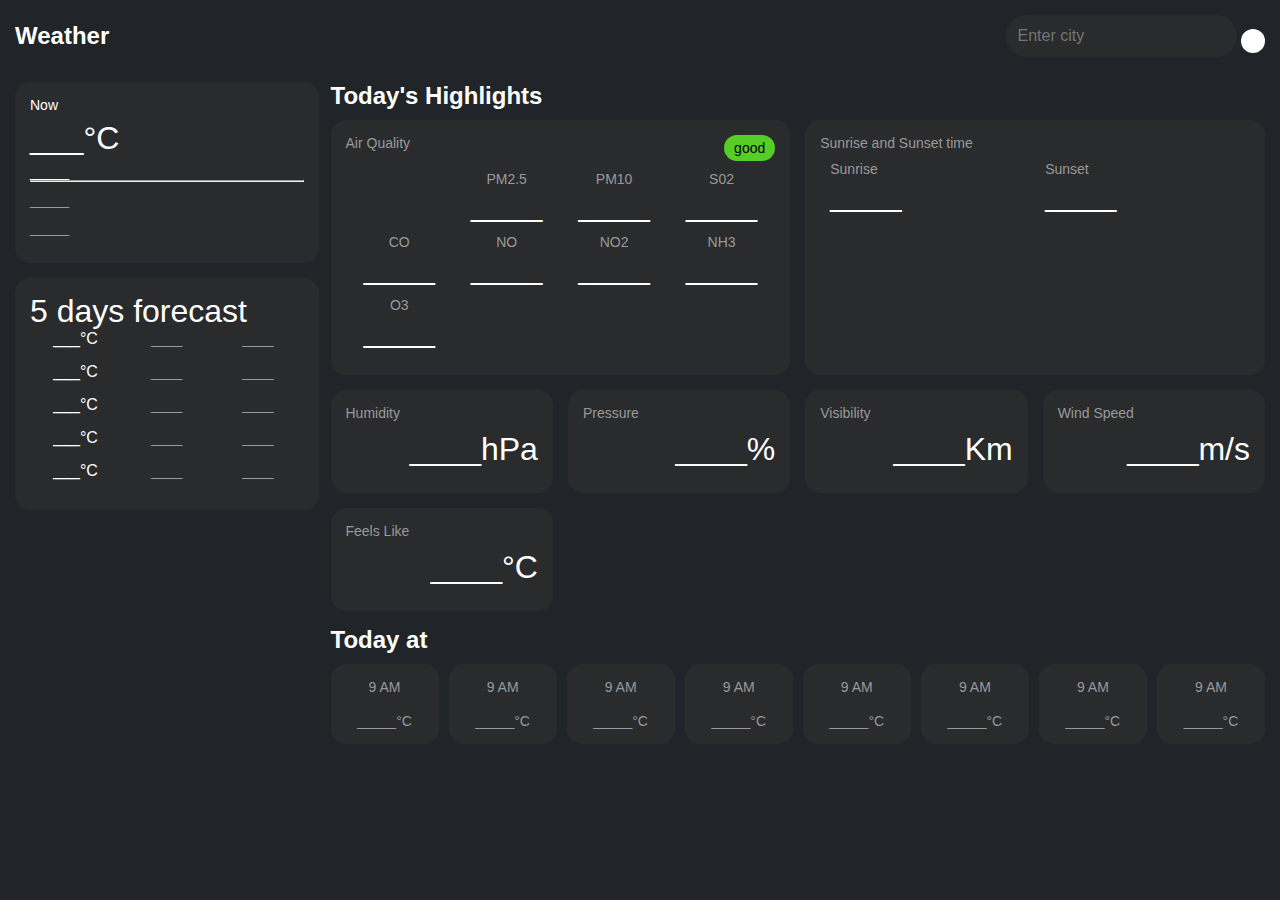
==== weather_website/.vscode/index.html @ aef7d524 "first design" ====
<!DOCTYPE html>
<html lang="en">
<head>
    <meta charset="UTF-8">
    <meta name="viewport" content="width=device-width, initial-scale=1.0">
    <title>Weather App</title>
    <link href="https://pro.fontawesome.com/releases/v6.0.0-beta3/css/all.css" rel="stylesheet">
    <link href="https://unpkg.com/boxicons@2.1.2/css/boxicons.min.css" rel="stylesheet">
    <link rel="stylesheet" href="style.css">
</head>
<body>
    <div class="container">
        <div class="header">
            <h2>Weather</h2>
        <div class="weather-input">
            <input type="text" name="city" id="city_input" placeholder="Enter city">
            <button type="button" id = "searchBtn">
                <i class = "fa-regular fa-search"></i> <!--search-->
            </button>
        </div>
    </div>
    <div class="weather-data">
        <div class="weather-left">
            <div class="card">
                <div class="current-weather">
                    <div class="details">
                        <p>Now</p>
                        <h2>___&deg;C</h2>
                        <p>_____</p>
                    </div>
                    <div class="weather-icon">
                        <img src="https://openweathermap.org/img/wn/04d@2x.png" alt="">
                    </div>
                </div>
                <hr>
                <div class="card-footer">
                    <p><i class="fa-light fa-calendar"></i> _____</p>
                    <p><i class="fa-light fa-location-dot"></i> _____</p>
                </div>
            </div>
            <div class="card">
                <h2>5 days forecast</h2>
                <div class="day-forecast">
                    <div class="forecast-item">
                        <div class="icon-wrapper">
                            <img src="https://openweathermap.org/img/wn/02d.png" 
                            alt="">
                            <span>___&deg;C</span>
                        </div>
                        <p>____</p>
                        <p>____</p>
                    </div>
                    <div class="forecast-item">
                        <div class="icon-wrapper">
                            <img src="https://openweathermap.org/img/wn/02d.png" 
                            alt="">
                            <span>___&deg;C</span>
                        </div>
                        <p>____</p>
                        <p>____</p>
                    </div>
                    <div class="forecast-item">
                        <div class="icon-wrapper">
                            <img src="https://openweathermap.org/img/wn/02d.png" 
                            alt="">
                            <span>___&deg;C</span>
                        </div>
                        <p>____</p>
                        <p>____</p>
                    </div>
                    <div class="forecast-item">
                        <div class="icon-wrapper">
                            <img src="https://openweathermap.org/img/wn/02d.png" 
                            alt="">
                            <span>___&deg;C</span>
                        </div>
                        <p>____</p>
                        <p>____</p>
                    </div>
                    <div class="forecast-item">
                        <div class="icon-wrapper">
                            <img src="https://openweathermap.org/img/wn/02d.png" 
                            alt="">
                            <span>___&deg;C</span>
                        </div>
                        <p>____</p>
                        <p>____</p>
                    </div>
                </div>
            </div>
        </div>
        <div class="weather-right">
            <h2>Today's Highlights</h2>
            <div class="highlights">
                <div class="card">
                    <div class="card-head">
                        <p>Air Quality</p>
                        <p class="air-index aqi-1">good</p>
                    </div>
                    <div class="air-indices">
                        <i class = "fa-regular fa-wind fa-3x"></i>
                        <div class="item">
                            <p>PM2.5</p>
                            <h2>____</h2>
                        </div>
                        <div class="item">
                            <p>PM10</p>
                            <h2>____</h2>
                        </div>
                        <div class="item">
                            <p>S02</p>
                            <h2>____</h2>
                        </div>
                        <div class="item">
                            <p>CO</p>
                            <h2>____</h2>
                        </div>
                        <div class="item">
                            <p>NO</p>
                            <h2>____</h2>
                        </div>
                        <div class="item">
                            <p>NO2</p>
                            <h2>____</h2>
                        </div>
                        <div class="item">
                            <p>NH3</p>
                            <h2>____</h2>
                        </div>
                        <div class="item">
                            <p>O3</p>
                            <h2>____</h2>
                        </div>
                    </div>
                </div>
                <div class="card">
                    <div class="card-head">
                        <p>Sunrise and Sunset time</p>
                    </div>
                    <div class="sunrise-sunset">
                        <div class="item">
                            <div class="icon">
                                <i class="fa-light fa-sunrise fa-4x"></i>
                            </div>
                            <div>
                                <p>Sunrise</p>
                                <h2>____</h2>
                            </div>
                        </div>
                        <div class="item">
                            <div class="icon">
                                <i class="fa-light fa-sunset fa-4x"></i>
                            </div>
                            <div>
                                <p>Sunset</p>
                                <h2>____</h2>
                            </div>
                        </div>
                    </div>
                </div>
                <div class="card">
                    <div class="card-head">
                        <p>Humidity</p>
                    </div>
                    <div class="card-item">
                        <i class="fa-light fa-droplet fa-2x"></i>
                        <h2 id="=Humidity-value">____hPa</h2>
                    </div>
                </div>
                <div class="card">
                    <div class="card-head">
                        <p>Pressure</p>
                    </div>
                    <div class="card-item">
                        <i class="fa-light fa-compass fa-2x"></i>
                        <h2 id="Pressure-value">____%</h2>
                    </div>
                </div>
                <div class="card">
                    <div class="card-head">
                        <p>Visibility</p>
                    </div>
                    <div class="card-item">
                        <i class="fa-light fa-eye-low-vision fa-2x"></i>
                        <h2 id="Visibility-value">____Km</h2>
                    </div>
                </div>
                <div class="card">
                    <div class="card-head">
                        <p>Wind Speed</p>
                    </div>
                    <div class="card-item">
                        <i class="fa-light fa-tornado fa-2x"></i>
                        <h2 id="windSpeed-value">____m/s</h2>
                    </div>
                </div>
                <div class="card">
                    <div class="card-head">
                        <p>Feels Like</p>
                    </div>
                    <div class="card-item">
                        <i class="fa-light fa-temperature-list fa-2x"></i>
                        <h2 id="humidity-value">____&deg;C</h2>
                    </div>
                </div>
            </div>
            <h2>Today at</h2>
            <div class="hourly-forecast">
                <div class="card">
                  <p>9 AM</p>
                  <img src="https://openweathermap.org/img/wn/04d.png" alt="">
                  <p>_____&deg;C</p>
                </div>
                <div class="card">
                    <p>9 AM</p>
                    <img src="https://openweathermap.org/img/wn/04d.png" alt="">
                    <p>_____&deg;C</p>
                  </div>
                  <div class="card">
                    <p>9 AM</p>
                    <img src="https://openweathermap.org/img/wn/04d.png" alt="">
                    <p>_____&deg;C</p>
                  </div>
                  <div class="card">
                    <p>9 AM</p>
                    <img src="https://openweathermap.org/img/wn/04d.png" alt="">
                    <p>_____&deg;C</p>
                  </div>
                  <div class="card">
                    <p>9 AM</p>
                    <img src="https://openweathermap.org/img/wn/04d.png" alt="">
                    <p>_____&deg;C</p>
                  </div>
                  <div class="card">
                    <p>9 AM</p>
                    <img src="https://openweathermap.org/img/wn/04d.png" alt="">
                    <p>_____&deg;C</p>
                  </div>
                  <div class="card">
                    <p>9 AM</p>
                    <img src="https://openweathermap.org/img/wn/04d.png" alt="">
                    <p>_____&deg;C</p>
                  </div>
                  <div class="card">
                    <p>9 AM</p>
                    <img src="https://openweathermap.org/img/wn/04d.png" alt="">
                    <p>_____&deg;C</p>
                  </div>
              </div>              
        </div>
    </div>    
</div>
</body>
</html>
---- weather_website/.vscode/style.css ----
:root {
    --bg-color1: #212529;
    --bg-color2: #2a2b2d;
    --aqi-1: #56ce27;
    --aqi-2: #ffee58;
    --aqi-3: #ffca28;
    --aqi-4: #ff7043;
    --aqi-5: #ef5350;
}
*{
    margin: 0;
    padding: 0;
    box-sizing: border-box;
}   
body{
    min-height: 100vh;
    background-color: var(--bg-color1);
    color: #fff;
    font-family: sans-serif;
    padding: 0 15px;
}

hr{
    margin-bottom: 10px;
}
.header{
    position: sticky;
    top: 0;
    background-color: var(--bg-color1);
    display: flex;
    justify-content: space-between;
    align-items: center;
    margin-bottom: 10px;
    padding: 15px 0;
    #city_input {
        background-color: var(--bg-color2);
        border: none;
        padding: 12px;
        font-size: 16px;
        border-radius: 25px;
        color: #fff;
    }
    & #searchBtn{
        border: none;
        font-size: 16px;
        padding: 12px;
        border-radius: 25px;
        background-color: #fff;
        cursor: pointer;
    }
}
.card{
    background-color: var(--bg-color2);
    padding: 15px;
    border-radius: 15px;
    margin-bottom: 15px;
& p {
    font-size: 14px;
    color: #999;
}
& h2 {
    font-size: 32px;
    font-weight: 500;
}
}
.weather-data {
    display: grid;
    grid-template-columns: repeat(4, 1fr);
    gap: 12px;
    & .weather-left {
        grid-column: span 1;
        & .current-weather {
            display: flex;
            justify-content: space-between;
            align-items: center;
            & h2 {
                margin: 7px 0;
            }
            & p {
                color: #fff;
            }
        }
        & .card-footer p{
            font-size: 14px;
            margin-bottom: 12px;
        }
        & .forecast-item{
            display: grid;
            grid-template-columns: repeat(3, 1fr);
            place-items: center;
            margin-bottom: 15px;
            & .icon-wrapper{
                display: flex;
                align-items: center;
            }
        }
    }
    & .weather-right{
        grid-column: span 3;
        & h2 {
            margin-bottom: 10px;
        }
        .highlights {
            display: grid;
            grid-template-columns: repeat(4, 1fr);
            column-gap: 15px;
            & .card:nth-of-type(1),
            & .card:nth-of-type(2){
                grid-column: span 2;
            }
            & .card-head{
                display: flex;
                justify-content: space-between;
                margin-bottom: 10px;
                & .air-index{
                    color: #000;
                    padding: 5px 10px;
                    border-radius: 15px;
                    &.aqi-1{
                        background-color: var(--aqi-1);
                    }
                    &.aqi-2{
                        background-color: var(--aqi-2);
                    }
                    &.aqi-3{
                        background-color: var(--aqi-3);
                    }
                    &.aqi-4{
                        background-color: var(--aqi-4);
                    }
                    &.aqi-5{
                        background-color: var(--aqi-5);
                    }
                }
            }
            & .air-indices{
                display: grid;
                grid-template-columns: repeat(4, 1fr);
                place-items: center;
                & p{
                    text-align: center;
                }
            }
            & .sunrise-sunset{
                display: grid;
                grid-template-columns: repeat(2, 1fr);
                & .item{
                    display: flex;
                    align-items: center;
                    gap: 10px;
                    & .h2{
                        margin-top: 15px;
                    }
                }
            }
            & .card-item{
                display: flex;
                justify-content: space-between;
            }
        }
        & .hourly-forecast{
            display: grid;
            grid-template-columns: repeat(8, 1fr);
            column-gap: 10px;
            & .card{
                text-align: center;
            }
        }
    }
}
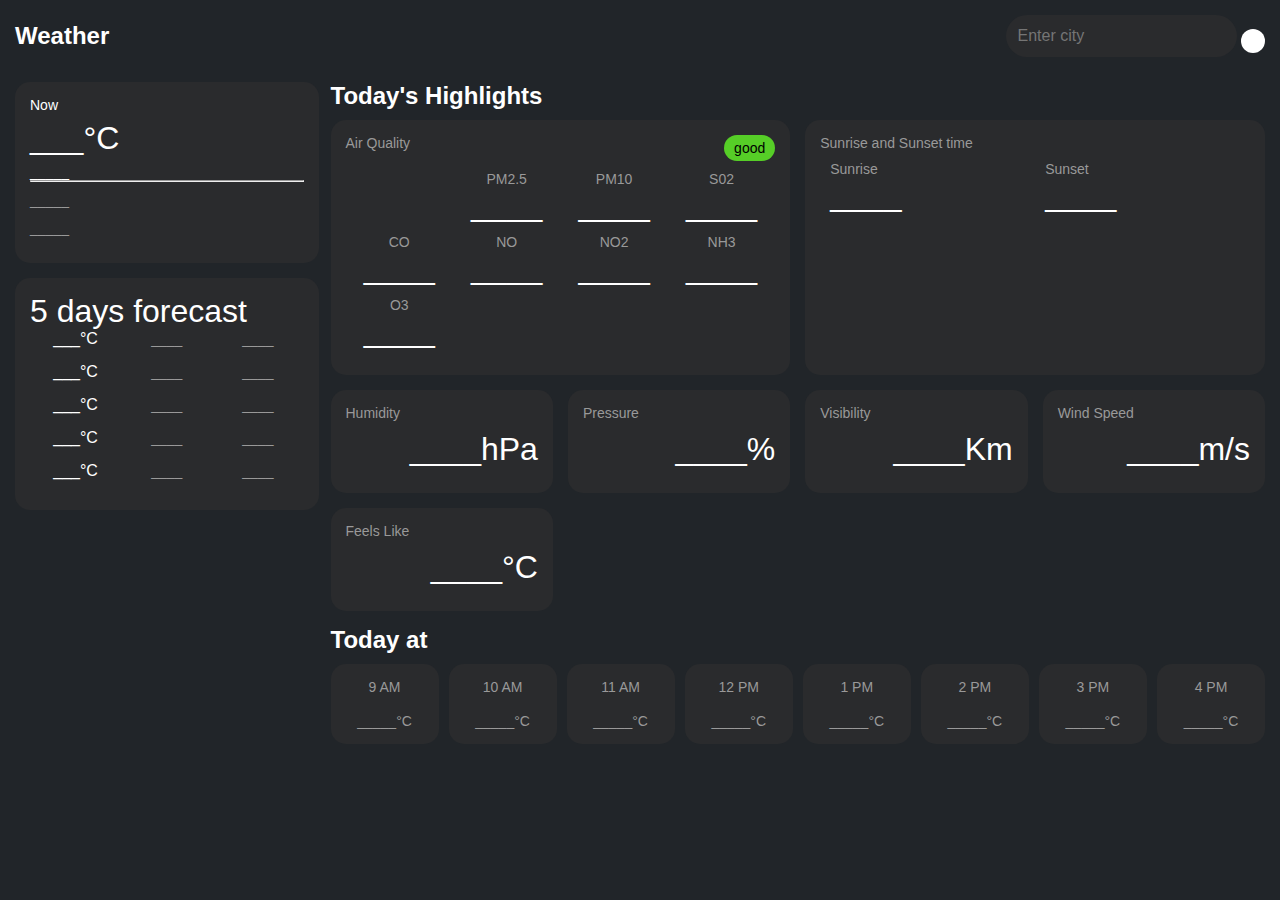
==== commit cd7e9209: "fix time in Today At" ====
--- a/weather_website/.vscode/index.html
+++ b/weather_website/.vscode/index.html
@@ -212,37 +212,37 @@
                   <p>_____&deg;C</p>
                 </div>
                 <div class="card">
-                    <p>9 AM</p>
-                    <img src="https://openweathermap.org/img/wn/04d.png" alt="">
-                    <p>_____&deg;C</p>
-                  </div>
-                  <div class="card">
-                    <p>9 AM</p>
-                    <img src="https://openweathermap.org/img/wn/04d.png" alt="">
-                    <p>_____&deg;C</p>
-                  </div>
-                  <div class="card">
-                    <p>9 AM</p>
-                    <img src="https://openweathermap.org/img/wn/04d.png" alt="">
-                    <p>_____&deg;C</p>
-                  </div>
-                  <div class="card">
-                    <p>9 AM</p>
-                    <img src="https://openweathermap.org/img/wn/04d.png" alt="">
-                    <p>_____&deg;C</p>
-                  </div>
-                  <div class="card">
-                    <p>9 AM</p>
-                    <img src="https://openweathermap.org/img/wn/04d.png" alt="">
-                    <p>_____&deg;C</p>
-                  </div>
-                  <div class="card">
-                    <p>9 AM</p>
-                    <img src="https://openweathermap.org/img/wn/04d.png" alt="">
-                    <p>_____&deg;C</p>
-                  </div>
-                  <div class="card">
-                    <p>9 AM</p>
+                    <p>10 AM</p>
+                    <img src="https://openweathermap.org/img/wn/04d.png" alt="">
+                    <p>_____&deg;C</p>
+                  </div>
+                  <div class="card">
+                    <p>11 AM</p>
+                    <img src="https://openweathermap.org/img/wn/04d.png" alt="">
+                    <p>_____&deg;C</p>
+                  </div>
+                  <div class="card">
+                    <p>12 PM</p>
+                    <img src="https://openweathermap.org/img/wn/04d.png" alt="">
+                    <p>_____&deg;C</p>
+                  </div>
+                  <div class="card">
+                    <p>1 PM</p>
+                    <img src="https://openweathermap.org/img/wn/04d.png" alt="">
+                    <p>_____&deg;C</p>
+                  </div>
+                  <div class="card">
+                    <p>2 PM</p>
+                    <img src="https://openweathermap.org/img/wn/04d.png" alt="">
+                    <p>_____&deg;C</p>
+                  </div>
+                  <div class="card">
+                    <p>3 PM</p>
+                    <img src="https://openweathermap.org/img/wn/04d.png" alt="">
+                    <p>_____&deg;C</p>
+                  </div>
+                  <div class="card">
+                    <p>4 PM</p>
                     <img src="https://openweathermap.org/img/wn/04d.png" alt="">
                     <p>_____&deg;C</p>
                   </div>
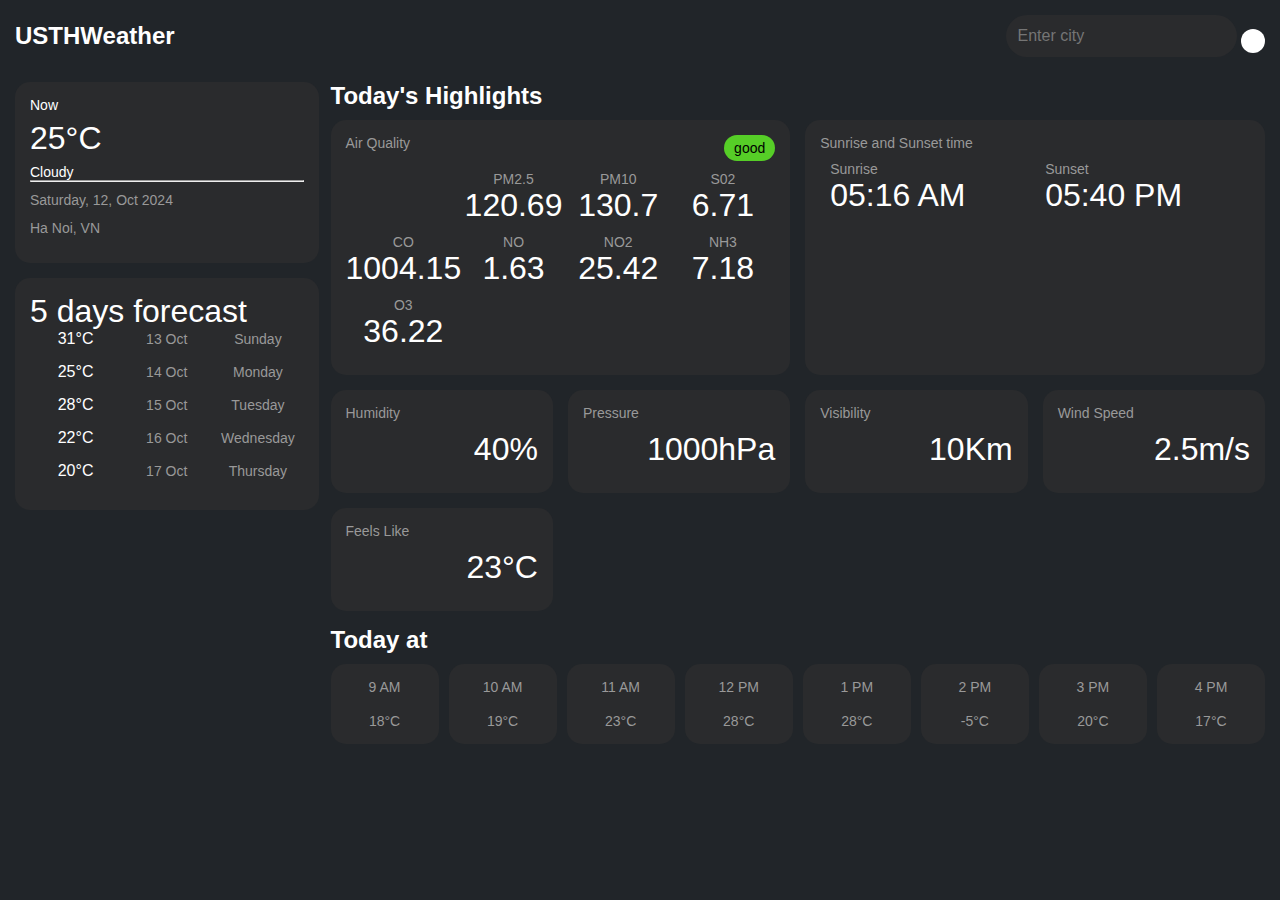
==== commit d666b874: "update customization for midterm" ====
--- a/weather_website/.vscode/index.html
+++ b/weather_website/.vscode/index.html
@@ -11,11 +11,11 @@
 <body>
     <div class="container">
         <div class="header">
-            <h2>Weather</h2>
+            <h2>USTHWeather</h2>
         <div class="weather-input">
             <input type="text" name="city" id="city_input" placeholder="Enter city">
             <button type="button" id = "searchBtn">
-                <i class = "fa-regular fa-search"></i> <!--search-->
+                <i class = "fa-regular fa-search"></i>    <!--search-->
             </button>
         </div>
     </div>
@@ -25,8 +25,8 @@
                 <div class="current-weather">
                     <div class="details">
                         <p>Now</p>
-                        <h2>___&deg;C</h2>
-                        <p>_____</p>
+                        <h2>25&deg;C</h2>
+                        <p>Cloudy</p>
                     </div>
                     <div class="weather-icon">
                         <img src="https://openweathermap.org/img/wn/04d@2x.png" alt="">
@@ -34,8 +34,8 @@
                 </div>
                 <hr>
                 <div class="card-footer">
-                    <p><i class="fa-light fa-calendar"></i> _____</p>
-                    <p><i class="fa-light fa-location-dot"></i> _____</p>
+                    <p><i class="fa-light fa-calendar"></i> Saturday, 12, Oct 2024</p>
+                    <p><i class="fa-light fa-location-dot"></i> Ha Noi, VN</p>
                 </div>
             </div>
             <div class="card">
@@ -43,48 +43,48 @@
                 <div class="day-forecast">
                     <div class="forecast-item">
                         <div class="icon-wrapper">
+                            <img src="https://openweathermap.org/img/wn/01d.png" 
+                            alt="">
+                            <span>31&deg;C</span>
+                        </div>
+                        <p>13 Oct</p>
+                        <p>Sunday</p>
+                    </div>
+                    <div class="forecast-item">
+                        <div class="icon-wrapper">
+                            <img src="https://openweathermap.org/img/wn/03d.png" 
+                            alt="">
+                            <span>25&deg;C</span>
+                        </div>
+                        <p>14 Oct</p>
+                        <p>Monday</p>
+                    </div>
+                    <div class="forecast-item">
+                        <div class="icon-wrapper">
                             <img src="https://openweathermap.org/img/wn/02d.png" 
                             alt="">
-                            <span>___&deg;C</span>
-                        </div>
-                        <p>____</p>
-                        <p>____</p>
-                    </div>
-                    <div class="forecast-item">
-                        <div class="icon-wrapper">
-                            <img src="https://openweathermap.org/img/wn/02d.png" 
-                            alt="">
-                            <span>___&deg;C</span>
-                        </div>
-                        <p>____</p>
-                        <p>____</p>
-                    </div>
-                    <div class="forecast-item">
-                        <div class="icon-wrapper">
-                            <img src="https://openweathermap.org/img/wn/02d.png" 
-                            alt="">
-                            <span>___&deg;C</span>
-                        </div>
-                        <p>____</p>
-                        <p>____</p>
-                    </div>
-                    <div class="forecast-item">
-                        <div class="icon-wrapper">
-                            <img src="https://openweathermap.org/img/wn/02d.png" 
-                            alt="">
-                            <span>___&deg;C</span>
-                        </div>
-                        <p>____</p>
-                        <p>____</p>
-                    </div>
-                    <div class="forecast-item">
-                        <div class="icon-wrapper">
-                            <img src="https://openweathermap.org/img/wn/02d.png" 
-                            alt="">
-                            <span>___&deg;C</span>
-                        </div>
-                        <p>____</p>
-                        <p>____</p>
+                            <span>28&deg;C</span>
+                        </div>
+                        <p>15 Oct</p>
+                        <p>Tuesday</p>
+                    </div>
+                    <div class="forecast-item">
+                        <div class="icon-wrapper">
+                            <img src="https://openweathermap.org/img/wn/09d.png" 
+                            alt="">
+                            <span>22&deg;C</span>
+                        </div>
+                        <p>16 Oct</p>
+                        <p>Wednesday</p>
+                    </div>
+                    <div class="forecast-item">
+                        <div class="icon-wrapper">
+                            <img src="https://openweathermap.org/img/wn/11d.png" 
+                            alt="">
+                            <span>20&deg;C</span>
+                        </div>
+                        <p>17 Oct</p>
+                        <p>Thursday</p>
                     </div>
                 </div>
             </div>
@@ -101,35 +101,35 @@
                         <i class = "fa-regular fa-wind fa-3x"></i>
                         <div class="item">
                             <p>PM2.5</p>
-                            <h2>____</h2>
+                            <h2>120.69</h2>
                         </div>
                         <div class="item">
                             <p>PM10</p>
-                            <h2>____</h2>
+                            <h2>130.7</h2>
                         </div>
                         <div class="item">
                             <p>S02</p>
-                            <h2>____</h2>
+                            <h2>6.71</h2>
                         </div>
                         <div class="item">
                             <p>CO</p>
-                            <h2>____</h2>
+                            <h2>1004.15</h2>
                         </div>
                         <div class="item">
                             <p>NO</p>
-                            <h2>____</h2>
+                            <h2>1.63</h2>
                         </div>
                         <div class="item">
                             <p>NO2</p>
-                            <h2>____</h2>
+                            <h2>25.42</h2>
                         </div>
                         <div class="item">
                             <p>NH3</p>
-                            <h2>____</h2>
+                            <h2>7.18</h2>
                         </div>
                         <div class="item">
                             <p>O3</p>
-                            <h2>____</h2>
+                            <h2>36.22</h2>
                         </div>
                     </div>
                 </div>
@@ -144,7 +144,7 @@
                             </div>
                             <div>
                                 <p>Sunrise</p>
-                                <h2>____</h2>
+                                <h2>05:16 AM</h2>
                             </div>
                         </div>
                         <div class="item">
@@ -153,7 +153,7 @@
                             </div>
                             <div>
                                 <p>Sunset</p>
-                                <h2>____</h2>
+                                <h2>05:40 PM</h2>
                             </div>
                         </div>
                     </div>
@@ -164,7 +164,7 @@
                     </div>
                     <div class="card-item">
                         <i class="fa-light fa-droplet fa-2x"></i>
-                        <h2 id="=Humidity-value">____hPa</h2>
+                        <h2 id="=Humidity-value">40%</h2>
                     </div>
                 </div>
                 <div class="card">
@@ -173,7 +173,7 @@
                     </div>
                     <div class="card-item">
                         <i class="fa-light fa-compass fa-2x"></i>
-                        <h2 id="Pressure-value">____%</h2>
+                        <h2 id="Pressure-value">1000hPa</h2>
                     </div>
                 </div>
                 <div class="card">
@@ -182,7 +182,7 @@
                     </div>
                     <div class="card-item">
                         <i class="fa-light fa-eye-low-vision fa-2x"></i>
-                        <h2 id="Visibility-value">____Km</h2>
+                        <h2 id="Visibility-value">10Km</h2>
                     </div>
                 </div>
                 <div class="card">
@@ -191,7 +191,7 @@
                     </div>
                     <div class="card-item">
                         <i class="fa-light fa-tornado fa-2x"></i>
-                        <h2 id="windSpeed-value">____m/s</h2>
+                        <h2 id="windSpeed-value">2.5m/s</h2>
                     </div>
                 </div>
                 <div class="card">
@@ -200,7 +200,7 @@
                     </div>
                     <div class="card-item">
                         <i class="fa-light fa-temperature-list fa-2x"></i>
-                        <h2 id="humidity-value">____&deg;C</h2>
+                        <h2 id="humidity-value">23&deg;C</h2>
                     </div>
                 </div>
             </div>
@@ -208,43 +208,43 @@
             <div class="hourly-forecast">
                 <div class="card">
                   <p>9 AM</p>
-                  <img src="https://openweathermap.org/img/wn/04d.png" alt="">
-                  <p>_____&deg;C</p>
+                  <img src="https://openweathermap.org/img/wn/09d.png" alt="">
+                  <p>18&deg;C</p>
                 </div>
                 <div class="card">
                     <p>10 AM</p>
                     <img src="https://openweathermap.org/img/wn/04d.png" alt="">
-                    <p>_____&deg;C</p>
+                    <p>19&deg;C</p>
                   </div>
                   <div class="card">
                     <p>11 AM</p>
-                    <img src="https://openweathermap.org/img/wn/04d.png" alt="">
-                    <p>_____&deg;C</p>
+                    <img src="https://openweathermap.org/img/wn/02d.png" alt="">
+                    <p>23&deg;C</p>
                   </div>
                   <div class="card">
                     <p>12 PM</p>
-                    <img src="https://openweathermap.org/img/wn/04d.png" alt="">
-                    <p>_____&deg;C</p>
+                    <img src="https://openweathermap.org/img/wn/01d.png" alt="">
+                    <p>28&deg;C</p>
                   </div>
                   <div class="card">
                     <p>1 PM</p>
-                    <img src="https://openweathermap.org/img/wn/04d.png" alt="">
-                    <p>_____&deg;C</p>
+                    <img src="https://openweathermap.org/img/wn/10d.png" alt="">
+                    <p>28&deg;C</p>
                   </div>
                   <div class="card">
                     <p>2 PM</p>
-                    <img src="https://openweathermap.org/img/wn/04d.png" alt="">
-                    <p>_____&deg;C</p>
+                    <img src="https://openweathermap.org/img/wn/13d.png" alt="">
+                    <p>-5&deg;C</p>
                   </div>
                   <div class="card">
                     <p>3 PM</p>
-                    <img src="https://openweathermap.org/img/wn/04d.png" alt="">
-                    <p>_____&deg;C</p>
+                    <img src="https://openweathermap.org/img/wn/11d.png" alt="">
+                    <p>20&deg;C</p>
                   </div>
                   <div class="card">
                     <p>4 PM</p>
-                    <img src="https://openweathermap.org/img/wn/04d.png" alt="">
-                    <p>_____&deg;C</p>
+                    <img src="https://openweathermap.org/img/wn/50d.png" alt="">
+                    <p>17&deg;C</p>
                   </div>
               </div>              
         </div>
--- a/weather_website/.vscode/style.css
+++ b/weather_website/.vscode/style.css
@@ -168,3 +168,100 @@
         }
     }
 }
+@media(max-width: 1100px){
+    .weather-data{
+        grid-template-columns: repeat(3, 1fr);
+        & .weather-right{
+            grid-column: span 2;
+            & .highlights{
+                grid-template-columns: repeat(3, 1fr);
+                & .card:nth-of-type(1){
+                    grid-column: span 3;
+                }
+            }
+            & .hourly-forecast{
+                grid-template-columns: repeat(6, 1fr);
+            }
+        }
+    }
+}
+@media(max-width: 1040px){
+    .weather-data{
+        grid-template-columns: repeat(2, 1fr);
+        & .weather-right{
+            grid-column: span 1;
+            & .highlights{
+                grid-template-columns: repeat(2, 1fr);
+                & .card:nth-of-type(1){
+                    grid-column: span2;
+                }
+            }
+            & .hourly-forecast{
+                grid-template-columns: repeat(4, 1fr);
+            }
+        }
+    }
+}
+@media(max-width: 942px){
+    .weather-data .weather-right .highlights{
+        & .card{
+            grid-column: 1fr;
+            & .weather-right .highlights{
+                & .card:nth-of-type(3)
+                & .card:nth-of-type(4)
+                & .card:nth-of-type(5)
+                & .card:nth-of-type(6)
+                & .card:nth-of-type(7){
+                    grid-column: span 1;
+                }
+                & .air-indices{
+                    grid-template-columns: repeat(5, 1fr);
+                }
+            }
+        }
+    }
+}
+@media(max-width: 660px){
+    .header{
+        flex-direction: column;
+        & h2{
+            margin-bottom: 8px;
+        }
+        & #cityinput, #searchBtn{
+            width: 100%;
+            margin-bottom: 10px;
+        }
+    }
+}
+@media(max-width: 580px){
+    .weather-data .weather-right .highlights .air-indices{
+        grid-template-columns: repeat(4, 1fr);
+        & .weather-right .highlights{
+            & .card:nth-of-type(3)
+            & .card:nth-of-type(4)
+            & .card:nth-of-type(5)
+            & .card:nth-of-type(6)
+            & .card:nth-of-type(7){
+                grid-column: span 2;
+            }
+            & .air-indices{
+                grid-template-columns: repeat(3, 1fr);
+            }
+        }
+    }
+}
+@media(max-width: 480px){
+    .weather-data .weather-right .highlights .sunrise-sunset {
+        grid-template-columns: 1px;
+    }
+}
+@media(max-width: 450px){
+    .weather-data .weather-right .hourly-forecast{
+        grid-template-columns: repeat(3, fr);
+    }
+}
+@media(max-width: 380px){
+    .weather-data .weather-right .highlights .air-indices{
+        grid-template-columns: repeat(2, 1fr);
+    }
+}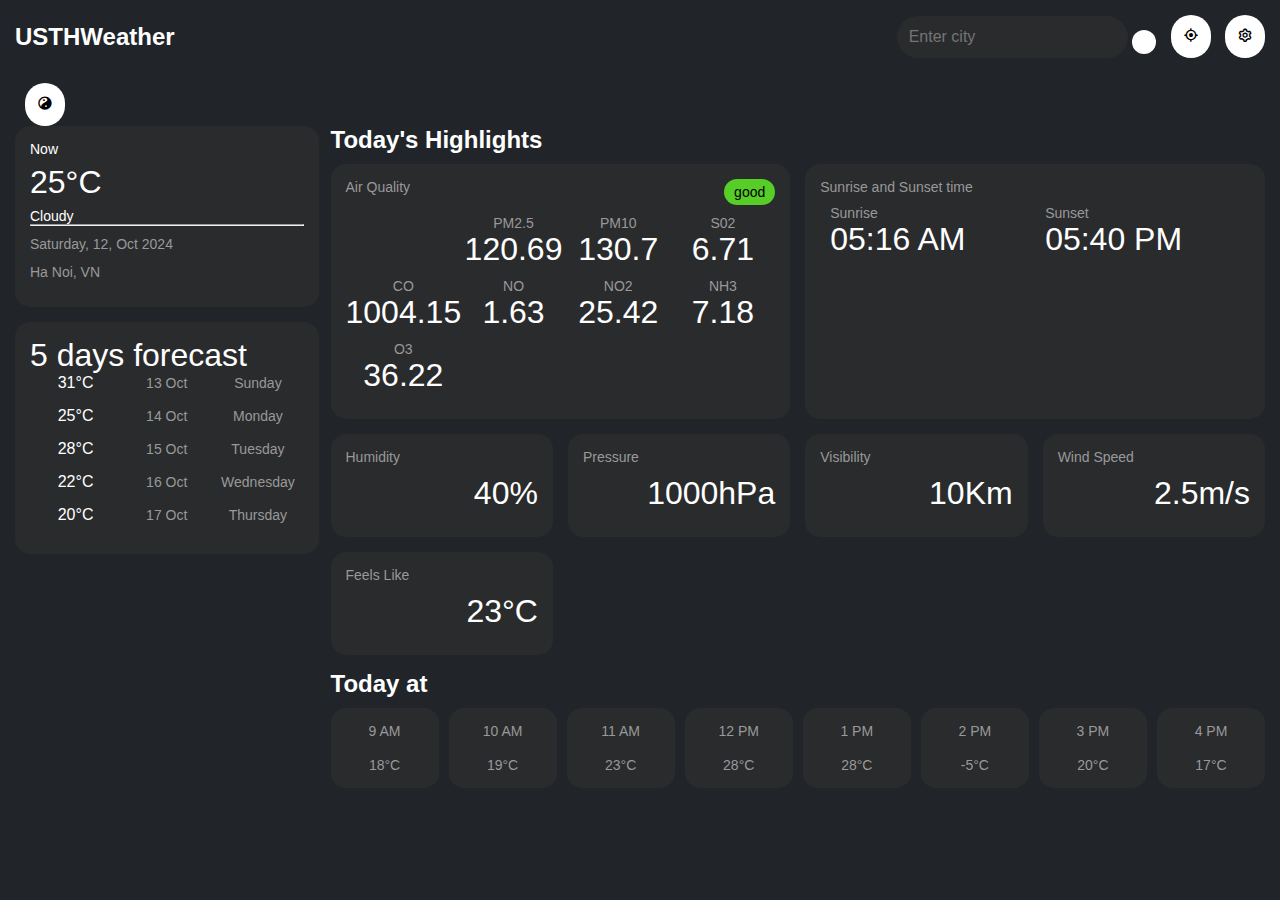
==== commit 580f601b: "update pressing effect, setting, light/dark, current location button" ====
--- a/weather_website/.vscode/index.html
+++ b/weather_website/.vscode/index.html
@@ -7,6 +7,7 @@
     <link href="https://pro.fontawesome.com/releases/v6.0.0-beta3/css/all.css" rel="stylesheet">
     <link href="https://unpkg.com/boxicons@2.1.2/css/boxicons.min.css" rel="stylesheet">
     <link rel="stylesheet" href="style.css">
+    <script src="script.js"></script>
 </head>
 <body>
     <div class="container">
@@ -17,6 +18,21 @@
             <button type="button" id = "searchBtn">
                 <i class = "fa-regular fa-search"></i>    <!--search-->
             </button>
+            <button type="button" id = "locationBtn">
+                <i class = "bx bx-target-lock"></i>    <!--current location-->
+            </button>
+            <button type="button" id="settingsBtn">
+                <i class='bx bx-cog' ></i>      <!--setting-->
+                <div class="dropdown-content" id="settingsMenu">
+                    <a href="faq.html">FAQ</a>
+                    <a href="#">How to start</a>
+                </div>
+            </button>
+        </div>
+        </div>
+            <button type="button" id="nightdarkBtn">
+            <i class='bx bxs-yin-yang' ></i>
+            </button> <!--night or dark-->
         </div>
     </div>
     <div class="weather-data">
--- a/weather_website/.vscode/style.css
+++ b/weather_website/.vscode/style.css
@@ -264,4 +264,79 @@
     .weather-data .weather-right .highlights .air-indices{
         grid-template-columns: repeat(2, 1fr);
     }
+}
+#nightdarkBtn {
+    border: none;
+    font-size: 16px;
+    padding: 12px;
+    border-radius: 25px;
+    background-color: #fff;
+    cursor: pointer;
+    margin-left: 10px;
+}
+#locationBtn {
+    border: none;
+    font-size: 16px;
+    padding: 12px;
+    border-radius: 25px;
+    background-color: #fff;
+    cursor: pointer;
+    margin-left: 10px;
+}
+button:active {
+    transform: scale(0.95);
+    background-color: #0056b3;
+}
+.light-mode {
+    --bg-color1: #f0f0f0;
+    --bg-color2: #e0e0e0;
+    color: #000;
+}
+.light-mode .card {
+    background-color: var(--bg-color2);
+}
+.light-mode #city_input,
+.light-mode #searchBtn,
+.light-mode #locationBtn,
+.light-mode #settingsBtn {
+    background-color: #000;
+    color: #fff;
+}
+#settingsBtn {
+    border: none;
+    font-size: 16px;
+    padding: 12px;
+    border-radius: 25px;
+    background-color: #fff;
+    cursor: pointer;
+    margin-left: 10px;
+    position: relative;
+}
+.dropdown {
+    position: relative;
+    display: inline-block;
+}
+.dropdown-content {
+    display: none;
+    position: absolute;
+    background-color: white;
+    box-shadow: 0px 8px 16px rgba(0, 0, 0, 0.2);
+    z-index: 1;
+    min-width: 160px;
+    border-radius: 4px;
+    padding: 12px;
+    right: 0;
+}
+.dropdown-content a {
+    color: black;
+    text-decoration: none;
+    display: block;
+    padding: 8px;
+    right: 0;
+}
+.dropdown-content a:hover {
+    background-color: #ddd;
+}
+.dropdown:hover .dropdown-content {
+    display: block;
 }